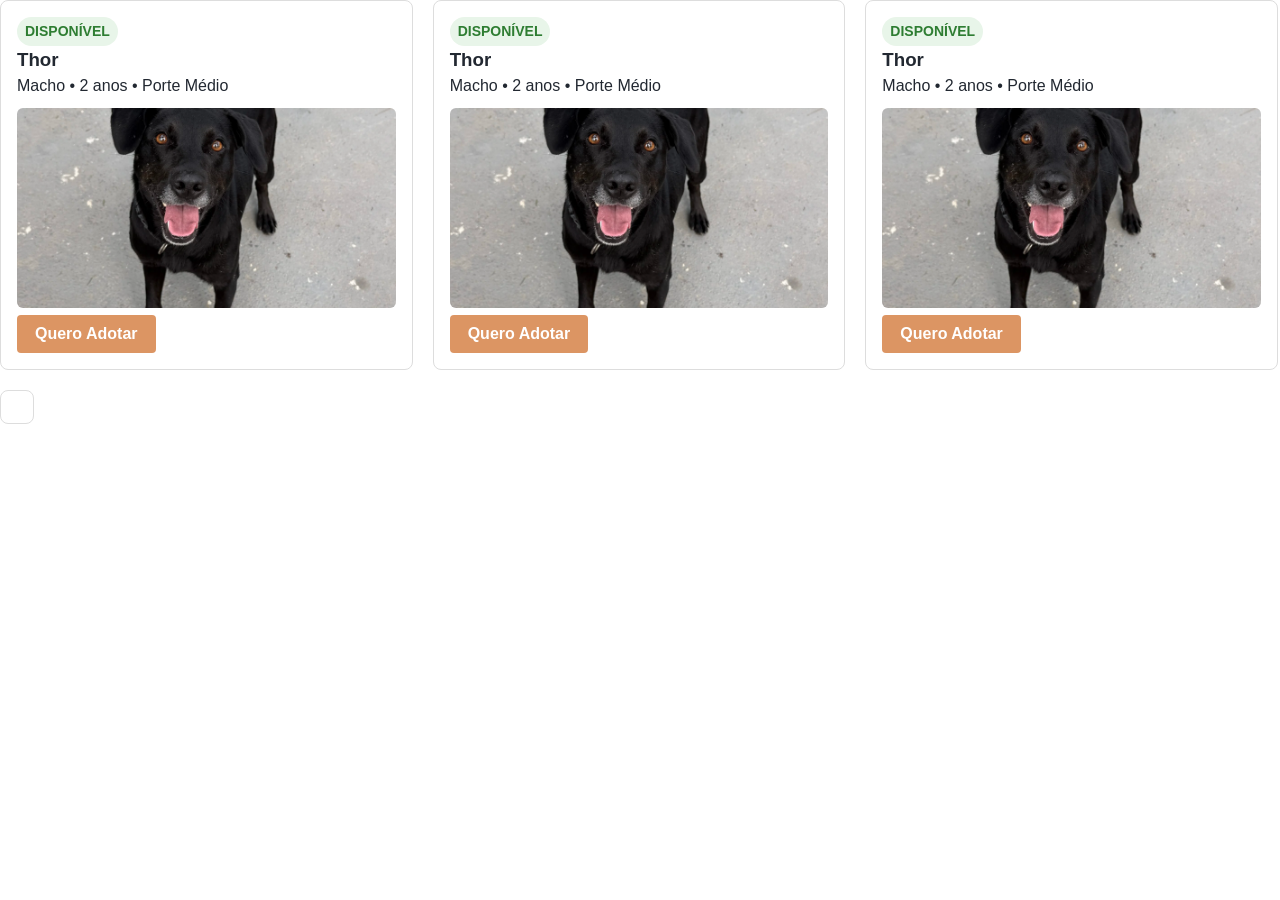
==== main/html/galeria-flex.html @ 22807aeb "Add files via upload Estrutura básica inicial do site ONG Quatro Patas. A fazer:  Consolidar o pr" ====
<!DOCTYPE html>
<html lang="pt-BR">
<head>
  <meta charset="UTF-8">
  <meta name="viewport" content="width=device-width, initial-scale=1.0">
  <title>ONG Quatro Patas | Resgate e Adoção Responsável</title>
  <link rel="stylesheet" href="../assets/css/galeria2.css">
</head>
<body>
<div class="pet-cards-container-flex"> 
  <article class="pet-card-flex"> <!-- Card 1 --> 
        <div class="pet-card-header">
          <span class="badge badge-success">Disponível</span>
        </div>
        <div class="pet-card-body">
          <h3>Thor</h3>
          <p>Macho • 2 anos • Porte Médio </p>
		   <img src="../assets/img/bicho1.jpg" id="janio" alt="Imagem do Janio" class="pet-card-img">
          <button class="btn-primary btn-modal-trigger">Quero Adotar</button>
        </div>
      </article>  
  <!-- HTML limpo de atributos antigos de alinhamento estático 
<img src="assets/img/bicho1.jpg" id="janio" alt="Imagem do Janio" class="pet-card-img"> -->
  </article>
  <article class="pet-card-flex"> 
	<div class="pet-card-header"> <!-- Card 2 --> 
        <span class="badge badge-success">Disponível</span>
    </div>
    <div class="pet-card-body">
          <h3>Thor</h3>
          <p>Macho • 2 anos • Porte Médio </p>
		   <img src="../assets/img/bicho1.jpg" id="janio" alt="Imagem do Janio" class="pet-card-img">
          <button class="btn-primary btn-modal-trigger">Quero Adotar</button>
    </div>
  
  </article>
  <article class="pet-card-flex">  
  <div class="pet-card-header"> <!-- Card 3 --> 
        <span class="badge badge-success">Disponível</span>
    </div>
    <div class="pet-card-body">
          <h3>Thor</h3>
          <p>Macho • 2 anos • Porte Médio </p>
		   <img src="../assets/img/bicho1.jpg" id="janio" alt="Imagem do Janio" class="pet-card-img">
          <button class="btn-primary btn-modal-trigger">Quero Adotar</button>
    </div>
  
 
  
  </article>
  
  <article class="pet-card"> <!-- Card 4 (vai para a próxima linha) --> 
  
  </article>
</div>
---- main/assets/css/galeria2.css ----
/* ==========================================================================
   1. DESIGN SYSTEM E VARIÁVEIS NATIVAS (:root)
   ========================================================================== */
:root {
  /* 
  /* Cores Primárias (Identidade Visual e Ações) *//*Ainda para decidir */
  --color-primary: #dc9563; /* Laranja, tijolo - Confiança, credibilidade e ação principal */
  --color-primary-hover: #73BE11; /*verde claro ação correta - Estado hover para botões/links */
/* Cores Secundárias (Destaque e Identidade Emocional) */ 
 --color-secondary: #D65A31; /* Terracota/Laranja - Acolhimento, calor humano e urgência de adoção */
  --color-secondary-hover: #B04320; /* Terracota Escuro - Estado hover para elementos secundários */

  /* Tons Neutros e Superfícies */
  --color-neutral-dark: #222831; /* Grafite Escuro - Tipografia principal (Alto contraste) */
  --color-neutral-medium: #6C757D; /* Cinza Médio - Textos secundários e bordas */
  --color-neutral-light: #F4F6F8; /* Cinza Claro - Backgrounds de cards e seções */
  --color-neutral-white: #FFFFFF; /* Branco - Fundo da página e texto em botões escuros */

/* ==========================================================================
    ESCALA TIPOGRÁFICA (5 Patamares Hierárquicos)
    
 /* Escala Tipográfica (5 Patamares em rem) */
  --font-size-xs: 0.875rem; /* 14px *//* 14px - Legendas, badges e microcopy */
  --font-size-sm: 1.000rem; /* 16px *//* 16px - Corpo de texto padrão e botões */
  --font-size-md: 1.250rem; /* 20px *//* 20px - Subtítulos de cards e h3 */
  --font-size-lg: 1.750rem; /* 28px *//* 28px - Títulos de seções e h2 */
  --font-size-xl: 2.500rem; /* 40px *//* 40px - Título principal (Hero) e h1 */

 /* ==========================================================================
    ESPAÇAMENTOS MODULARES (Escala de 8px) 
 /* Espaçamentos Modulares (Base 8px) */
  --space-xs: 0.5rem;  /* 8px */
  --space-sm: 1.0rem;  /* 16px */
  --space-md: 1.5rem;  /* 24px */
  --space-lg: 2.5rem;  /* 40px */
  --space-xl: 4.0rem;  /* 64px */
}

/* Base Reset */
* {
  box-sizing: border-box;
  margin: 0;
  padding: 0;
}

body {
  font-family: -apple-system, BlinkMacSystemFont, "Segoe UI", Roboto, Helvetica, Arial, sans-serif;
  color: var(--color-neutral-dark);
  background-color: var(--color-neutral-white);
  line-height: 1.5;
}

/* ==========================================================================
   2. CONTENTOR PRINCIPAL E GRID DE 12 COLUNAS (MOBILE-FIRST)
   ========================================================================== */
.grid-container {
  display: grid;
  grid-template-columns: repeat(12, 1fr);
  gap: var(--space-sm);
  width: 100%;
  margin: 0 auto;
  padding: 0 var(--space-sm);
}

/* Classes Utilitárias de Coluna (Padrão 12 Cols no Mobile) */
.col-12 { grid-column: span 12; }
.col-8  { grid-column: span 12; }
.col-6  { grid-column: span 12; }
.col-4  { grid-column: span 12; }
.col-3  { grid-column: span 12; }

/* ==========================================================================
   3. 5 BREAKPOINTS RESPONSIVOS (@media)
   ========================================================================== */

/* 1. EXTRA SMALL / MOBILE LANDSCAPE (≥ 576px) */
@media (min-width: 576px) {
  .grid-container {
    gap: var(--space-md);
    padding: 0 var(--space-md);
  }
  .col-sm-6 { grid-column: span 6; }
}

/* 2. SMALL / TABLETS PORTRAIT (≥ 768px) */
@media (min-width: 768px) {
  .grid-container { max-width: 720px; }
  .col-md-4 { grid-column: span 4; }
  .col-md-6 { grid-column: span 6; }
  .col-md-8 { grid-column: span 8; }
}

/* 3. MEDIUM / TABLETS LANDSCAPE E LAPTOPS (≥ 992px) */
@media (min-width: 992px) {
  .grid-container { max-width: 960px; }
  .col-lg-3 { grid-column: span 3; }
  .col-lg-4 { grid-column: span 4; }
  .col-lg-9 { grid-column: span 9; }
}

/* 4. LARGE / DESKTOPS PADRÃO (≥ 1200px) */
@media (min-width: 1200px) {
  .grid-container {
    max-width: 1140px;
    gap: var(--space-lg);
  }
  .col-xl-3 { grid-column: span 3; }
  .col-xl-4 { grid-column: span 4; }
  .col-xl-8 { grid-column: span 8; }
}

/* 5. EXTRA LARGE / PANORÂMICOS (≥ 1400px) */
@media (min-width: 1400px) {
  .grid-container { max-width: 1320px; }
  .col-xxl-3 { grid-column: span 3; }
}

/* ==========================================================================
   4. CABEÇALHO E MENU HAMBÚRGUER
   ========================================================================== */
.header-container {
  display: flex;
  justify-content: space-between;
  align-items: center;
  padding: var(--space-sm) var(--space-md);
  background-color: var(--color-neutral-white);
  border-bottom: 1px solid var(--color-neutral-light);
  position: relative;
}

.logo {
  font-size: var(--font-size-md);
  font-weight: 700;
  color: var(--color-primary);
  text-decoration: none;
}

.menu-toggle {
  display: flex;
  flex-direction: column;
  justify-content: space-between;
  width: 30px;
  height: 21px;
  background: transparent;
  border: none;
  cursor: pointer;
}

.hamburger-bar {
  width: 100%;
  height: 3px;
  background-color: var(--color-neutral-dark);
  border-radius: 2px;
  transition: all 0.3s ease;
}

.nav-menu {
  display: none;
  position: absolute;
  top: 100%;
  left: 0;
  width: 100%;
  background-color: var(--color-neutral-white);
  box-shadow: 0 4px 12px rgba(0,0,0,0.1);
  padding: var(--space-md);
  z-index: 99;
}

.nav-menu.is-active { display: block; }

.nav-menu ul {
  list-style: none;
  display: flex;
  flex-direction: column;
  gap: var(--space-md);
}

.nav-menu a {
  text-decoration: none;
  color: var(--color-neutral-dark);
  font-weight: 600;
}

/* Transição para Desktop (≥ 768px) */
@media (min-width: 768px) {
  .menu-toggle { display: none; }
  .nav-menu {
    display: block;
    position: static;
    width: auto;
    box-shadow: none;
    padding: 0;
  }
  .nav-menu ul {
    flex-direction: row;
    align-items: center;
    gap: var(--space-md);
  }
}

/* ==========================================================================
   5. BOTÕES E ESTADOS INTERATIVOS
   ========================================================================== */
.btn-primary, .btn-secondary {
  display: inline-flex;
  align-items: center;
  justify-content: center;
  padding: var(--space-xs) var(--space-sm);
  font-size: var(--font-size-sm);
  font-weight: 600;
  border-radius: 4px;
  border: 2px solid transparent;
  cursor: pointer;
  text-decoration: none;
  transition: all 0.2s ease;
}

.btn-primary {
  background-color: var(--color-primary);
  color: var(--color-neutral-white);
}

.btn-primary:hover {
  background-color: var(--color-primary-hover);  
  box-shadow: 0 4px 12px rgba(30, 86, 160, 0.25);
  transform: translateY(-2px);
}

.btn-primary:focus-visible {
  outline: 3px solid var(--color-secondary);
  outline-offset: 2px;
}

.btn-primary:active {
  transform: translateY(0);
}

.btn-primary:disabled {
  background-color: var(--color-neutral-medium);
  opacity: 0.6;
  cursor: not-allowed;
  pointer-events: none;
}

.btn-secondary {
  background-color: transparent;
  border-color: var(--color-neutral-medium);
  color: var(--color-neutral-dark);
}

/* ==========================================================================
   6. FORMULÁRIOS E VALIDAÇÃO VISUAL
   ========================================================================== */
.form-group {
  display: flex;
  flex-direction: column;
  gap: var(--space-xs);
  margin-bottom: var(--space-sm);
}

.form-control {
  width: 100%;
  padding: var(--space-xs) var(--space-sm);
  font-size: var(--font-size-sm);
  border: 1px solid var(--color-neutral-medium);
  border-radius: 4px;
  background-color: var(--color-neutral-white);
  transition: all 0.2s ease;
}

.form-control:focus {
  outline: none;
  border-color: var(--color-primary);
  box-shadow: 0 0 0 3px rgba(30, 86, 160, 0.2);
}

/* Validações */
.form-control.is-valid {
  border-color: #2E7D32;
  background-color: #F1F8E9;
}

.form-control.is-invalid {
  border-color: #D32F2F;
  background-color: #FFEBEE;
}

/* ==========================================================================
   7. ETIQUETAS (BADGES) E ALERTAS
   ========================================================================== */
.badge {
  display: inline-flex;
  padding: 0.25rem 0.5rem;
  font-size: var(--font-size-xs);
  font-weight: 700;
  border-radius: 50px;
  text-transform: uppercase;
}

.badge-success { background-color: #E8F5E9; color: #2E7D32; }
.badge-warning { background-color: #FFF8E1; color: #F57F17; }
.badge-danger  { background-color: #FFEBEE; color: #C62828; }

.alert {
  padding: var(--space-sm);
  border-radius: 4px;
  border-left: 4px solid var(--color-primary);
  background-color: var(--color-neutral-light);
  font-size: var(--font-size-sm);
}

/* ==========================================================================
   8. COMPONENTES: MODAL E TOAST
   ========================================================================== */
.modal-backdrop {
  display: none;
  position: fixed;
  top: 0; left: 0; width: 100vw; height: 100vh;
  background-color: rgba(34, 40, 49, 0.6);
  justify-content: center;
  align-items: center;
  z-index: 1000;
}

.modal-backdrop.is-open { display: flex; }

.modal-dialog {
  background-color: var(--color-neutral-white);
  border-radius: 8px;
  padding: var(--space-md);
  max-width: 500px;
  width: 90%;
}

.modal-header, .modal-footer {
  display: flex;
  justify-content: space-between;
  align-items: center;
}

.toast-container {
  position: fixed;
  bottom: var(--space-md);
  right: var(--space-md);
  z-index: 1100;
}

.toast {
  padding: var(--space-sm) var(--space-md);
  background-color: var(--color-neutral-dark);
  color: var(--color-neutral-white);
  border-radius: 4px;
  display: flex;
  gap: var(--space-sm);
  align-items: center;
}


/* seção dos cards */
/* Estilo do container que organiza a grade */
.pet-cards-container {
  display: grid;
  /* Cria 3 colunas de tamanhos iguais */
  grid-template-columns: repeat(3, 1fr); 
  /* Espaçamento entre os cards */
  gap: 20px; 
}

/* Estilo individual do card */
.pet-card {
  border: 1px solid #ddd;
  border-radius: 8px;
  padding: 16px;
  background-color: #fff;
  display: flex;
  flex-direction: column;
}

/* para usar flex ao inves de grid */
.pet-cards-container-flex {
  display: flex;
  flex-wrap: wrap; /* Permite que os cards dobrem para a próxima linha */
  gap: 20px;       /* Espaço entre os cards */
}

.pet-card-flex {
  /* Calcula a largura para caber exatamente 3 cards considerando o espaçamento */
  flex: 0 0 calc(33.333% - 14px); 
  box-sizing: border-box;
  border: 1px solid #ddd;
  border-radius: 8px;
  padding: 16px;
}

/* Garante que a imagem se ajuste bem dentro do card */
.pet-card-img {
  width: 100%;
  height: 200px;
  object-fit: cover; /* Recorta suavemente a imagem para preencher sem distorcer */
  border-radius: 6px;
  margin-top: 10px;
}
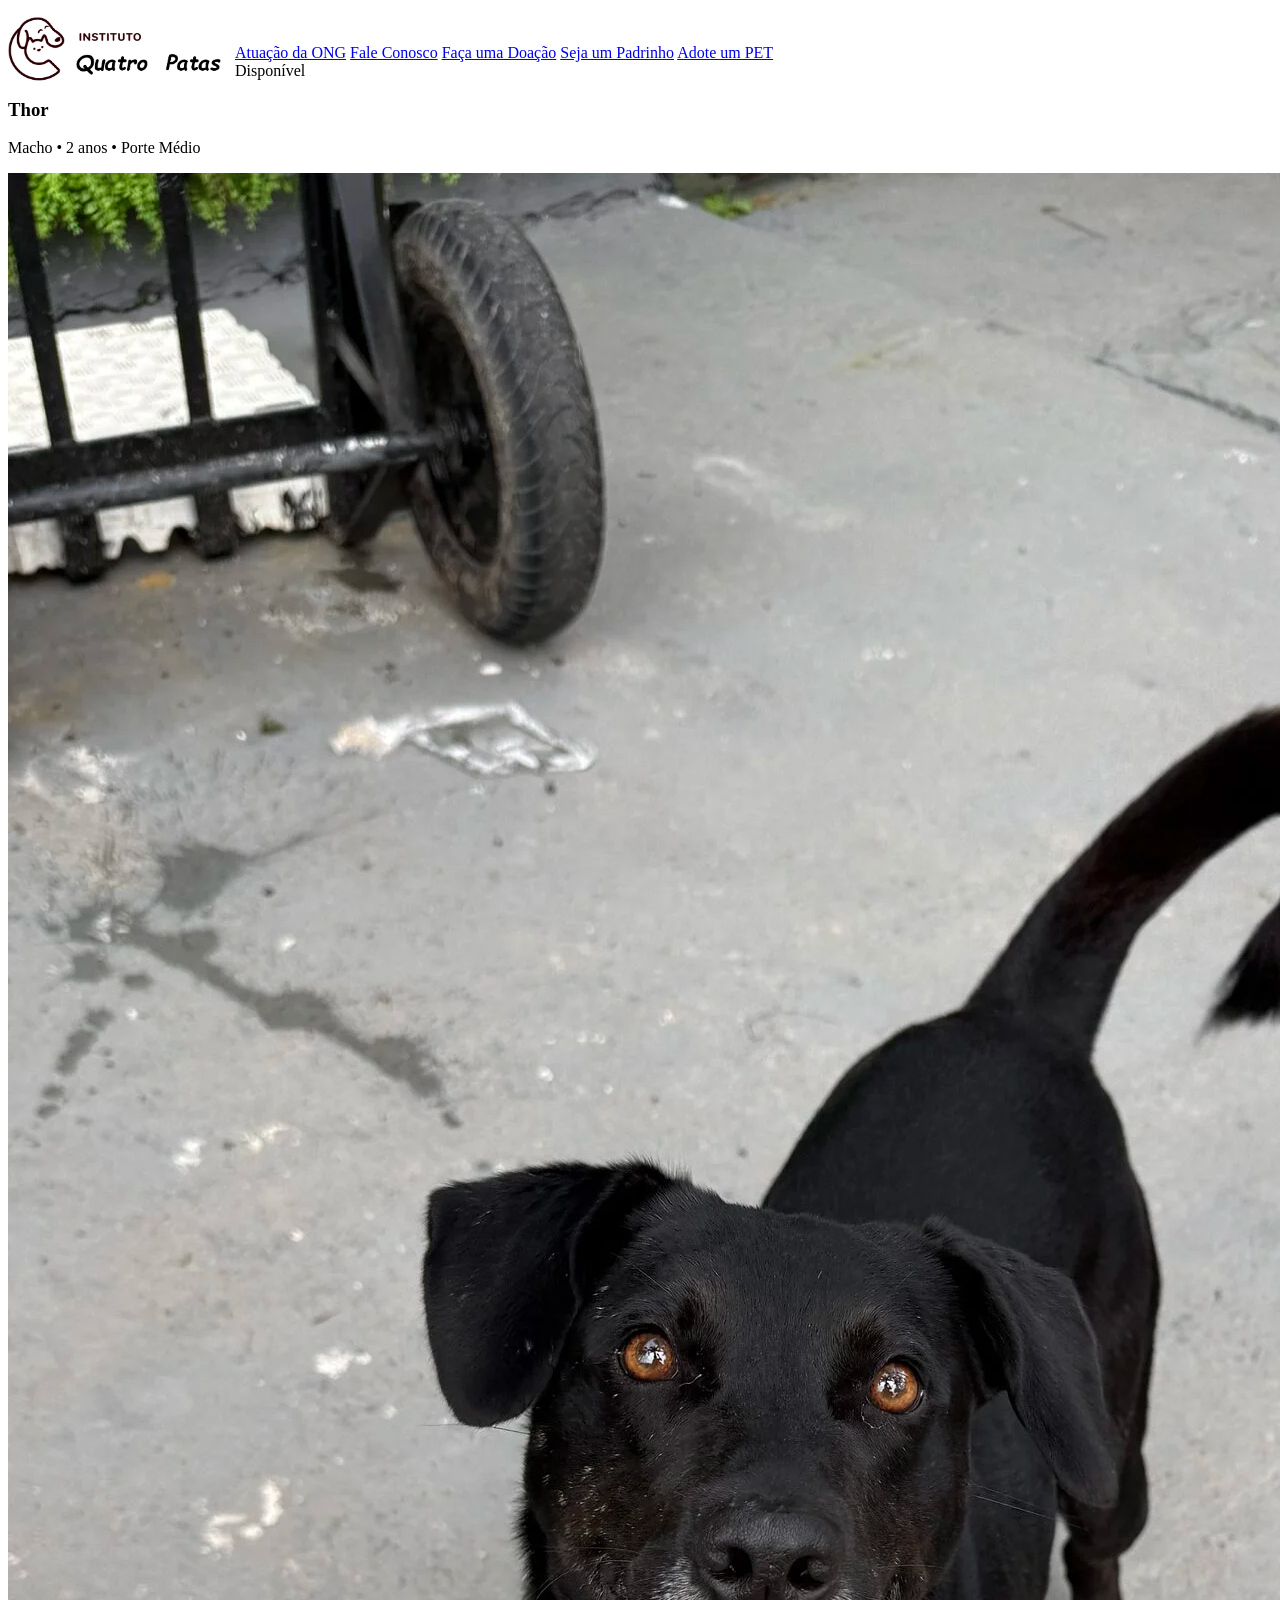
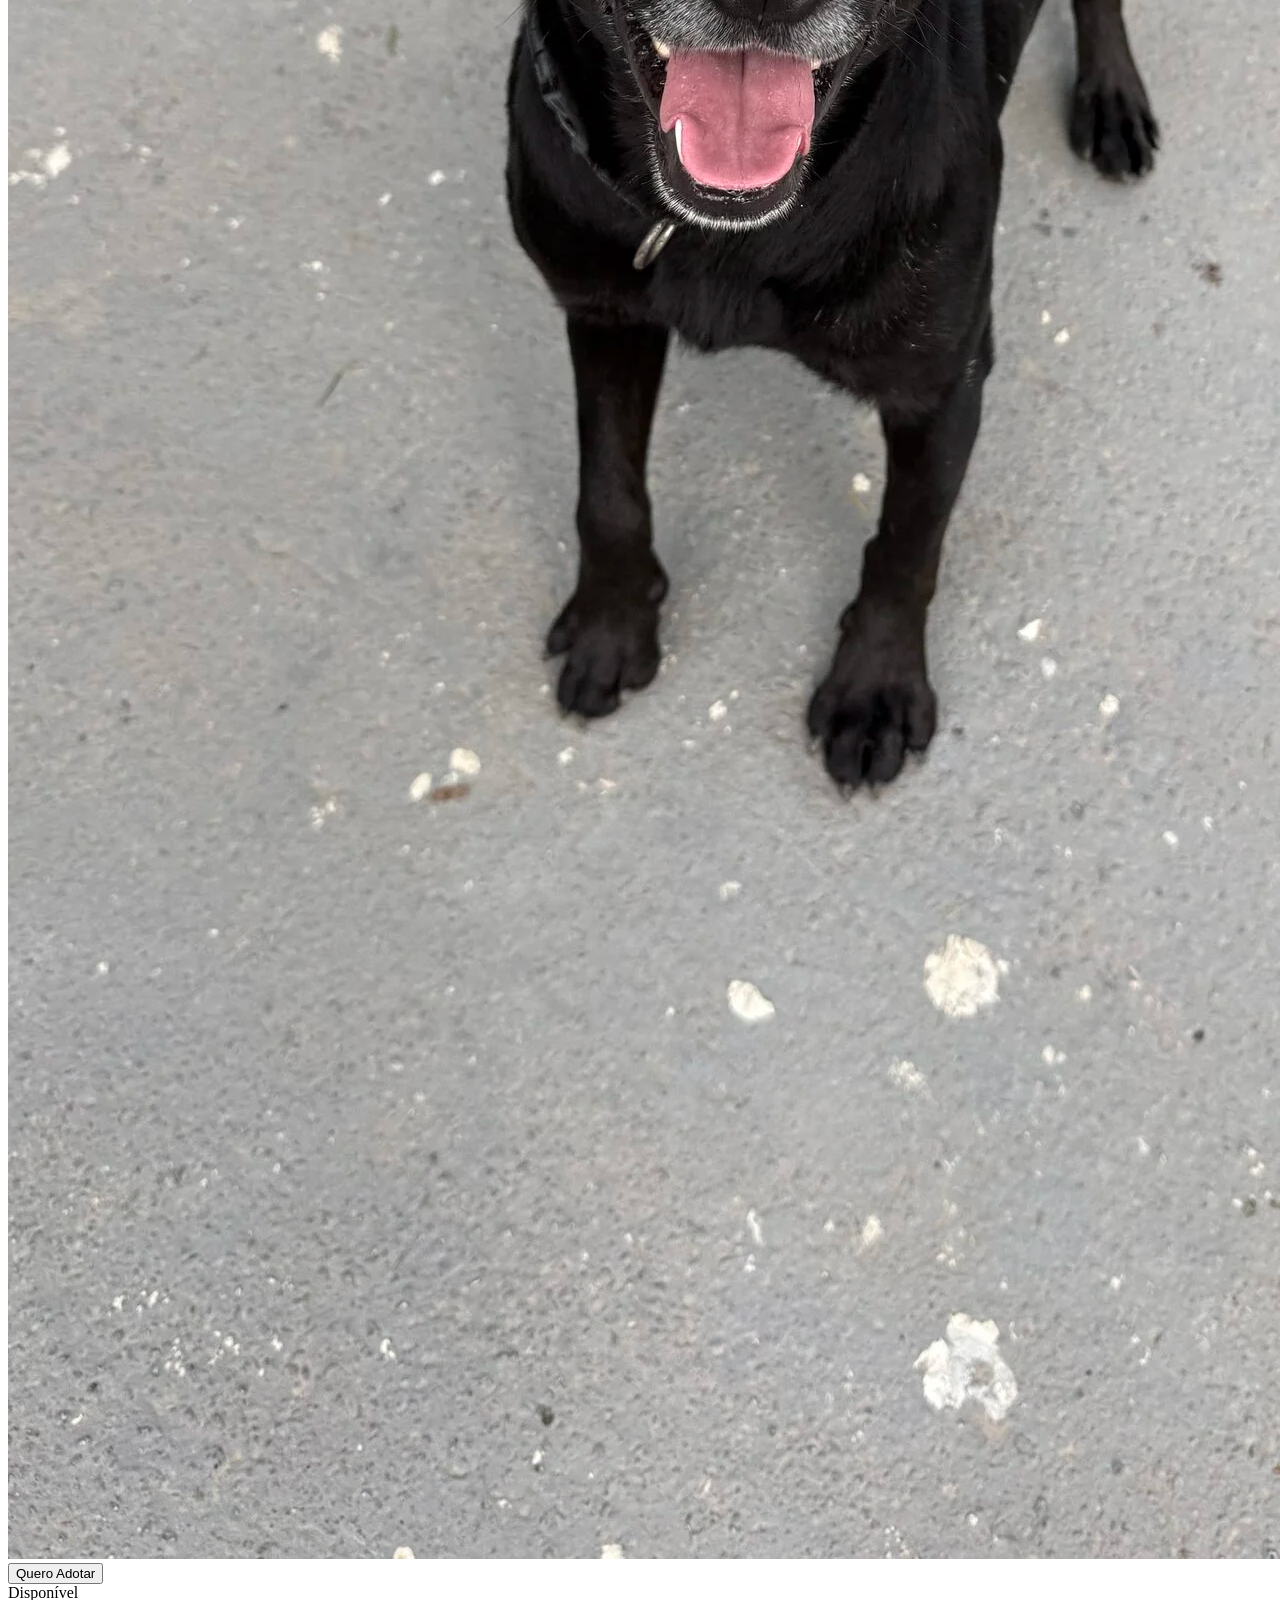
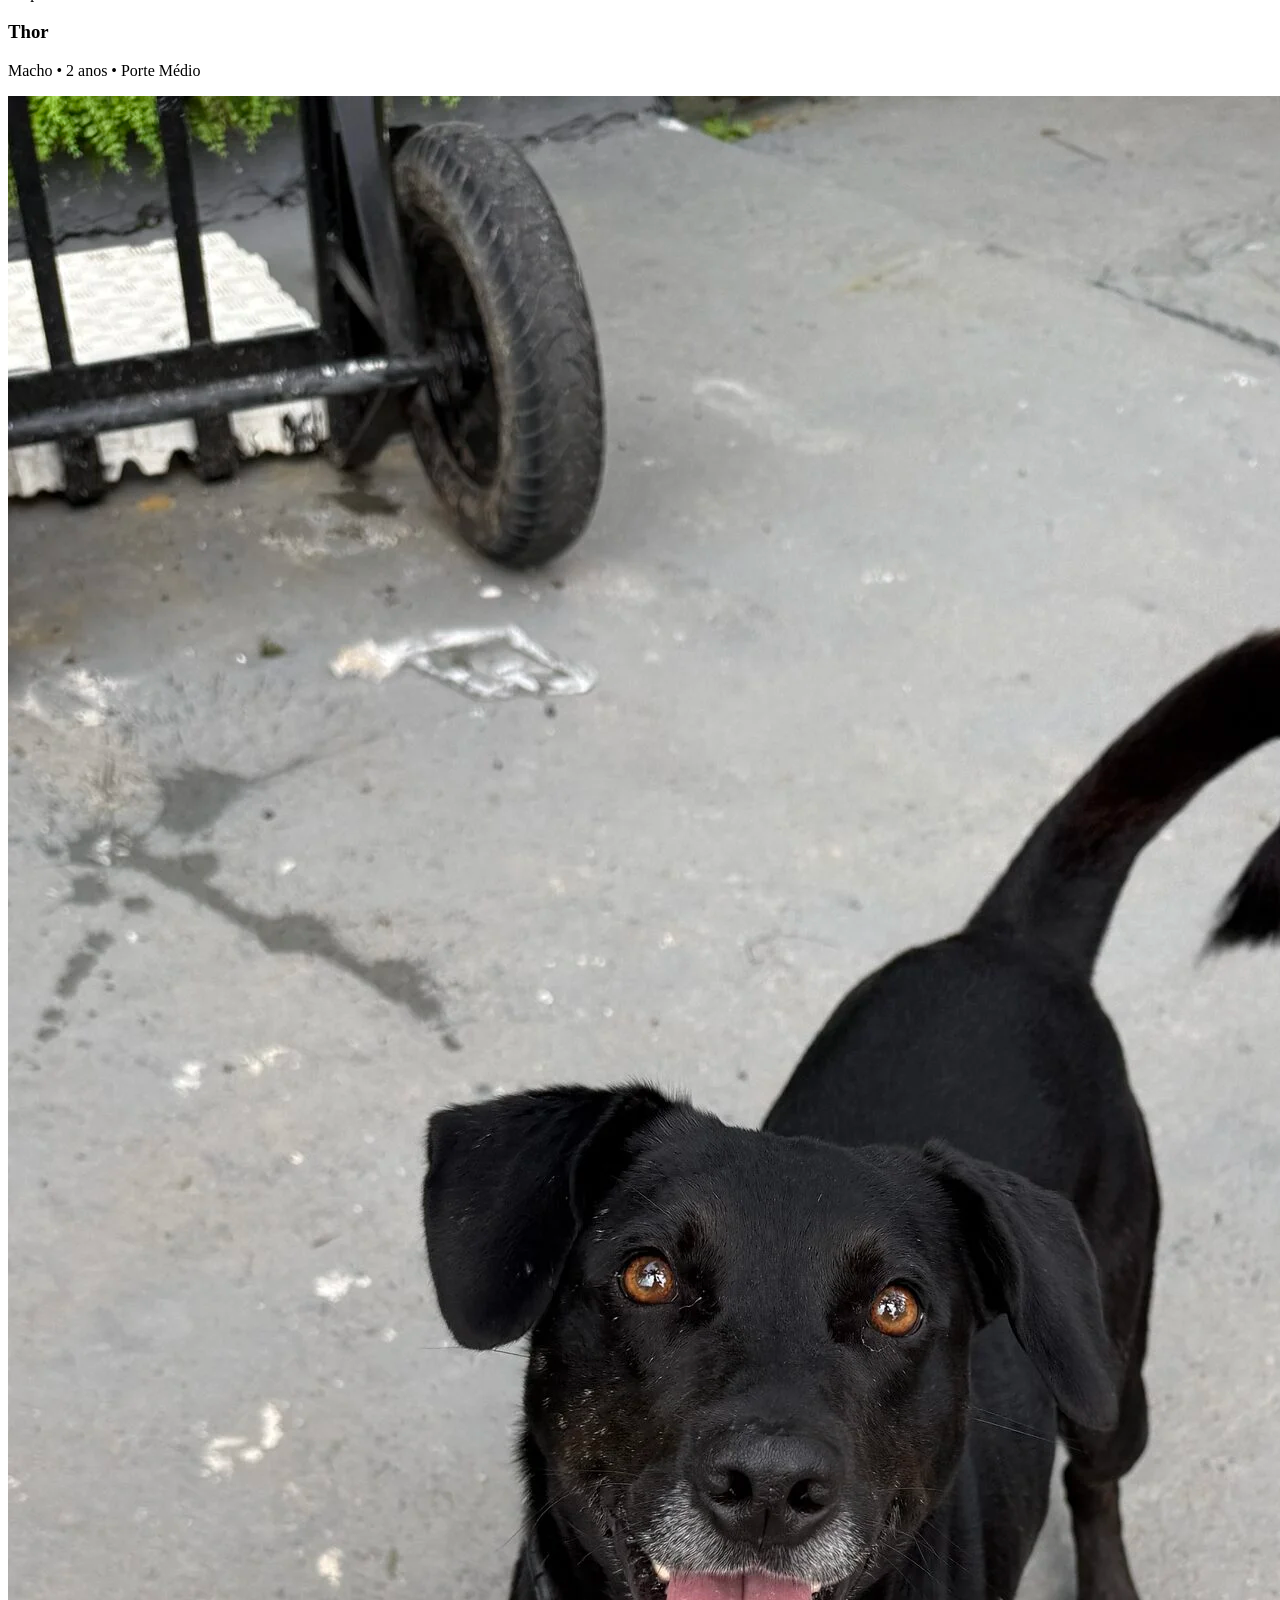
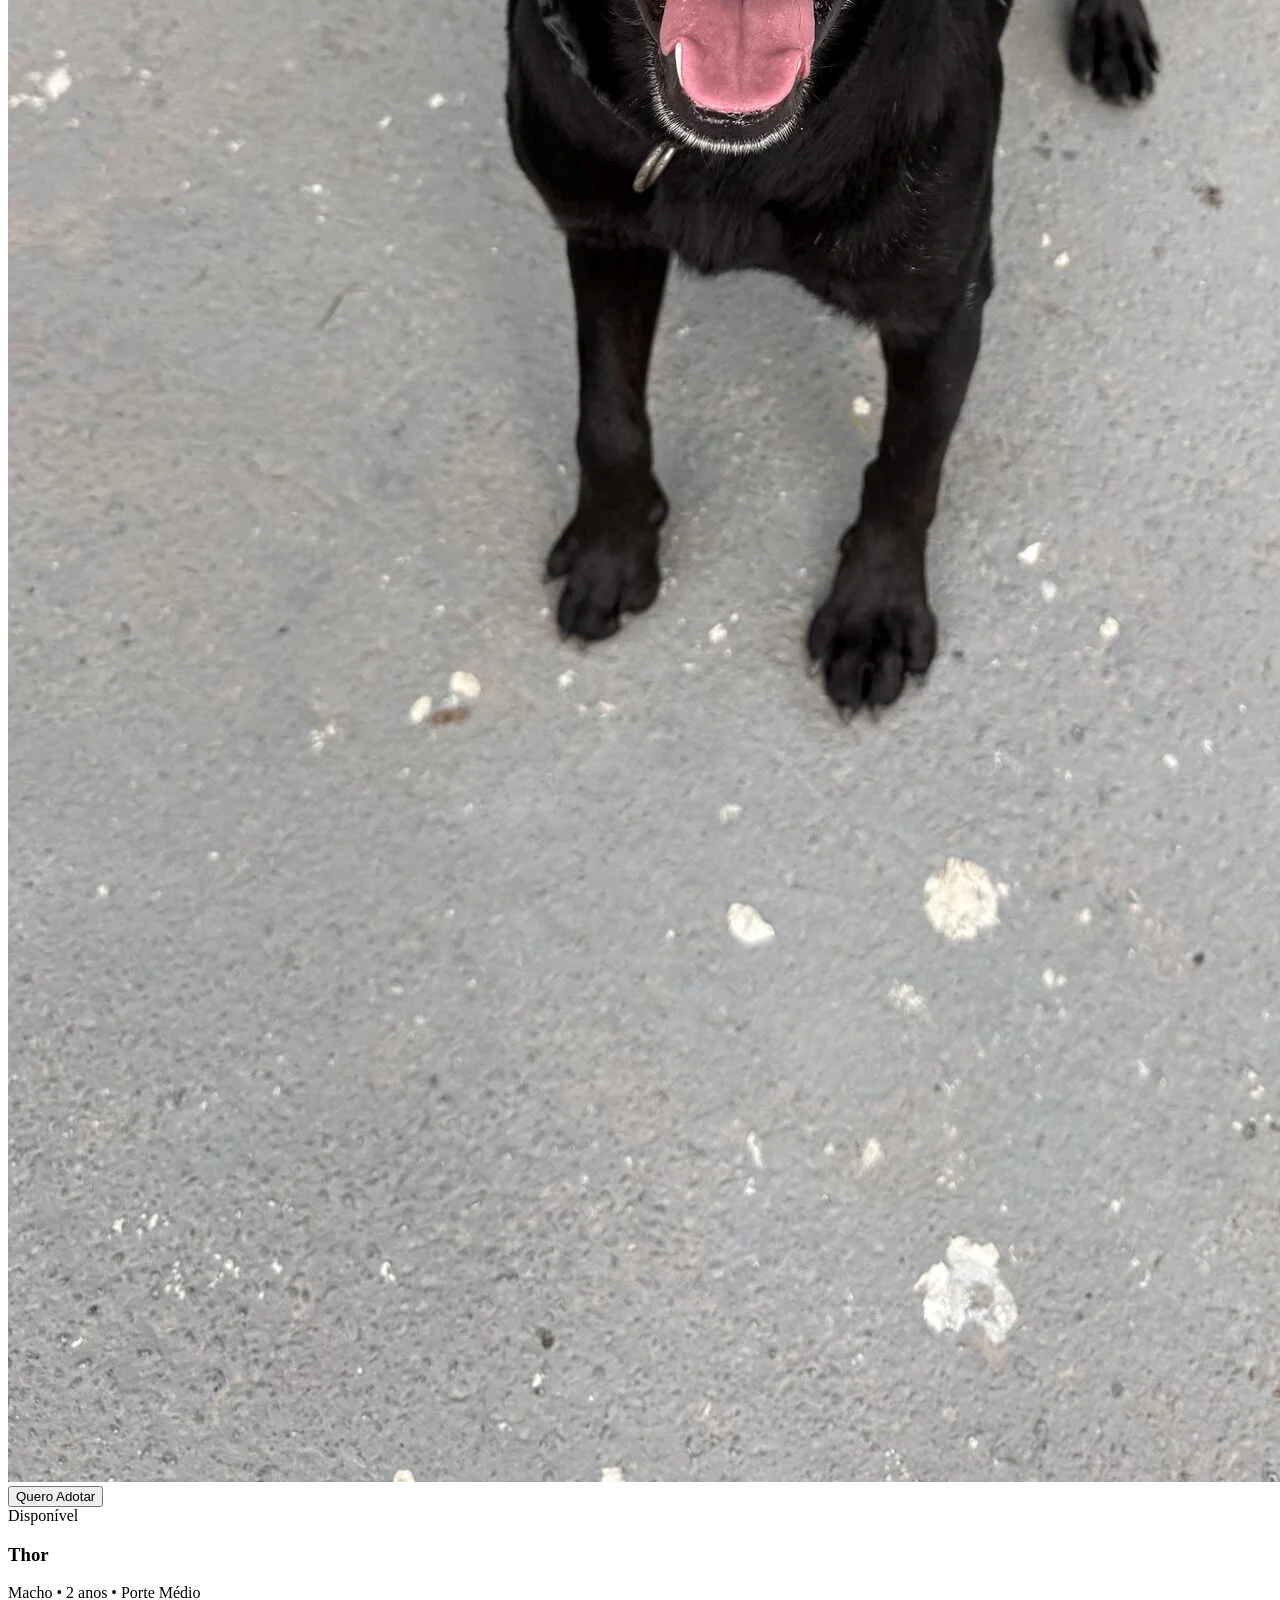
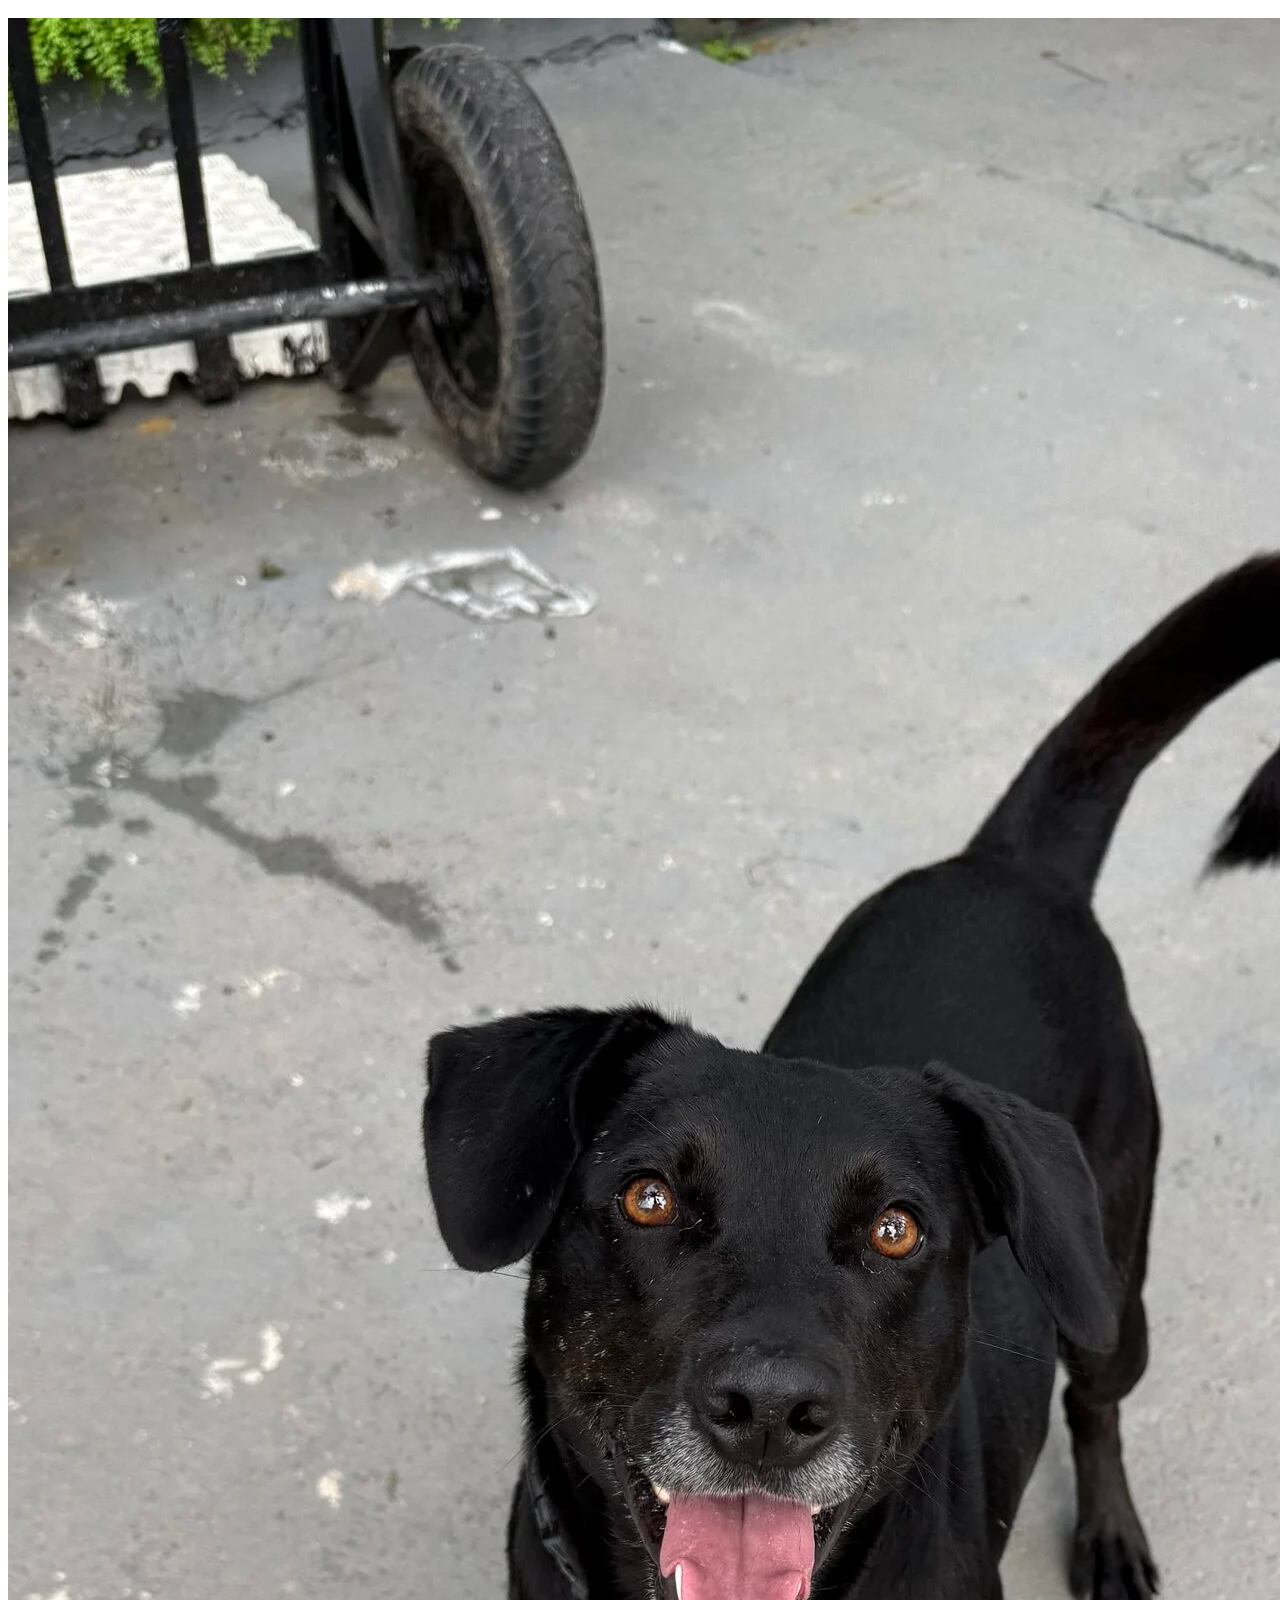
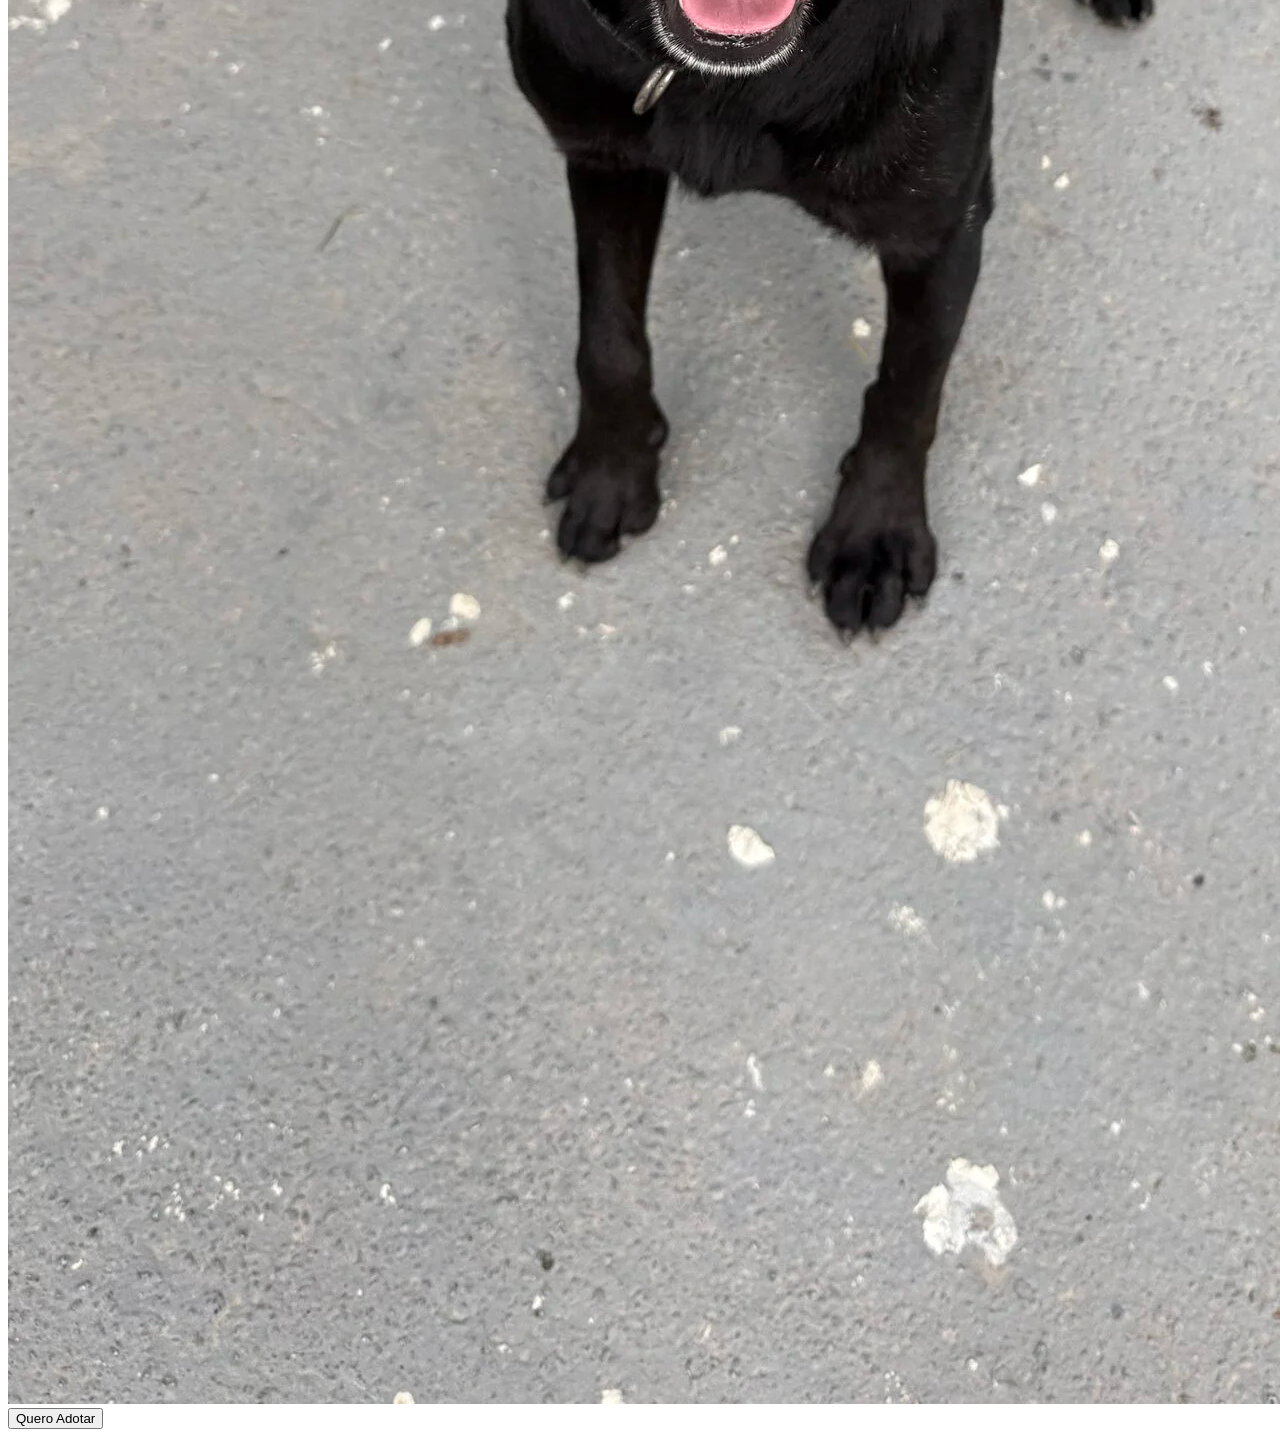
==== commit f5515dc9: "Add files via upload Página de galeria foi criada com fotos dos animais abrigados. Com problemas de " ====
--- a/main/html/galeria-flex.html
+++ b/main/html/galeria-flex.html
@@ -4,9 +4,24 @@
   <meta charset="UTF-8">
   <meta name="viewport" content="width=device-width, initial-scale=1.0">
   <title>ONG Quatro Patas | Resgate e Adoção Responsável</title>
-  <link rel="stylesheet" href="../assets/css/galeria2.css">
+  <link rel="stylesheet" href="../assets/css/style2b.css">
 </head>
 <body>
+ <header>
+     <a href="../index.html"><img src="../assets/img/logo.jpg" id="Logotipo" alt="Logotipo com texto instituto quatro patas e uma figura estilizada de um gato aninhado num cachorro"  align="left" width="227" height="82" border="0" > </a>
+     <br>
+	 <br>
+	 <nav>
+		
+			<a href="../html/projeto.html">Atuação da ONG</a>
+			<a href="../html/contato.html">Fale Conosco</a>
+			<a href="../html/doador.html">Faça uma Doação</a>
+			<a href="../html/padrinho.html">Seja um Padrinho</a>
+			<a href="../html/adote.html">Adote um PET</a>
+		
+	</nav>
+</header>
+
 <div class="pet-cards-container-flex"> 
   <article class="pet-card-flex"> <!-- Card 1 --> 
         <div class="pet-card-header">
@@ -15,7 +30,7 @@
         <div class="pet-card-body">
           <h3>Thor</h3>
           <p>Macho • 2 anos • Porte Médio </p>
-		   <img src="../assets/img/bicho1.jpg" id="janio" alt="Imagem do Janio" class="pet-card-img">
+		   <img src="../assets/img/bicho1.jpg" id="janio" alt="Imagem do Janio" class="pet-card-img" >
           <button class="btn-primary btn-modal-trigger">Quero Adotar</button>
         </div>
       </article>  
